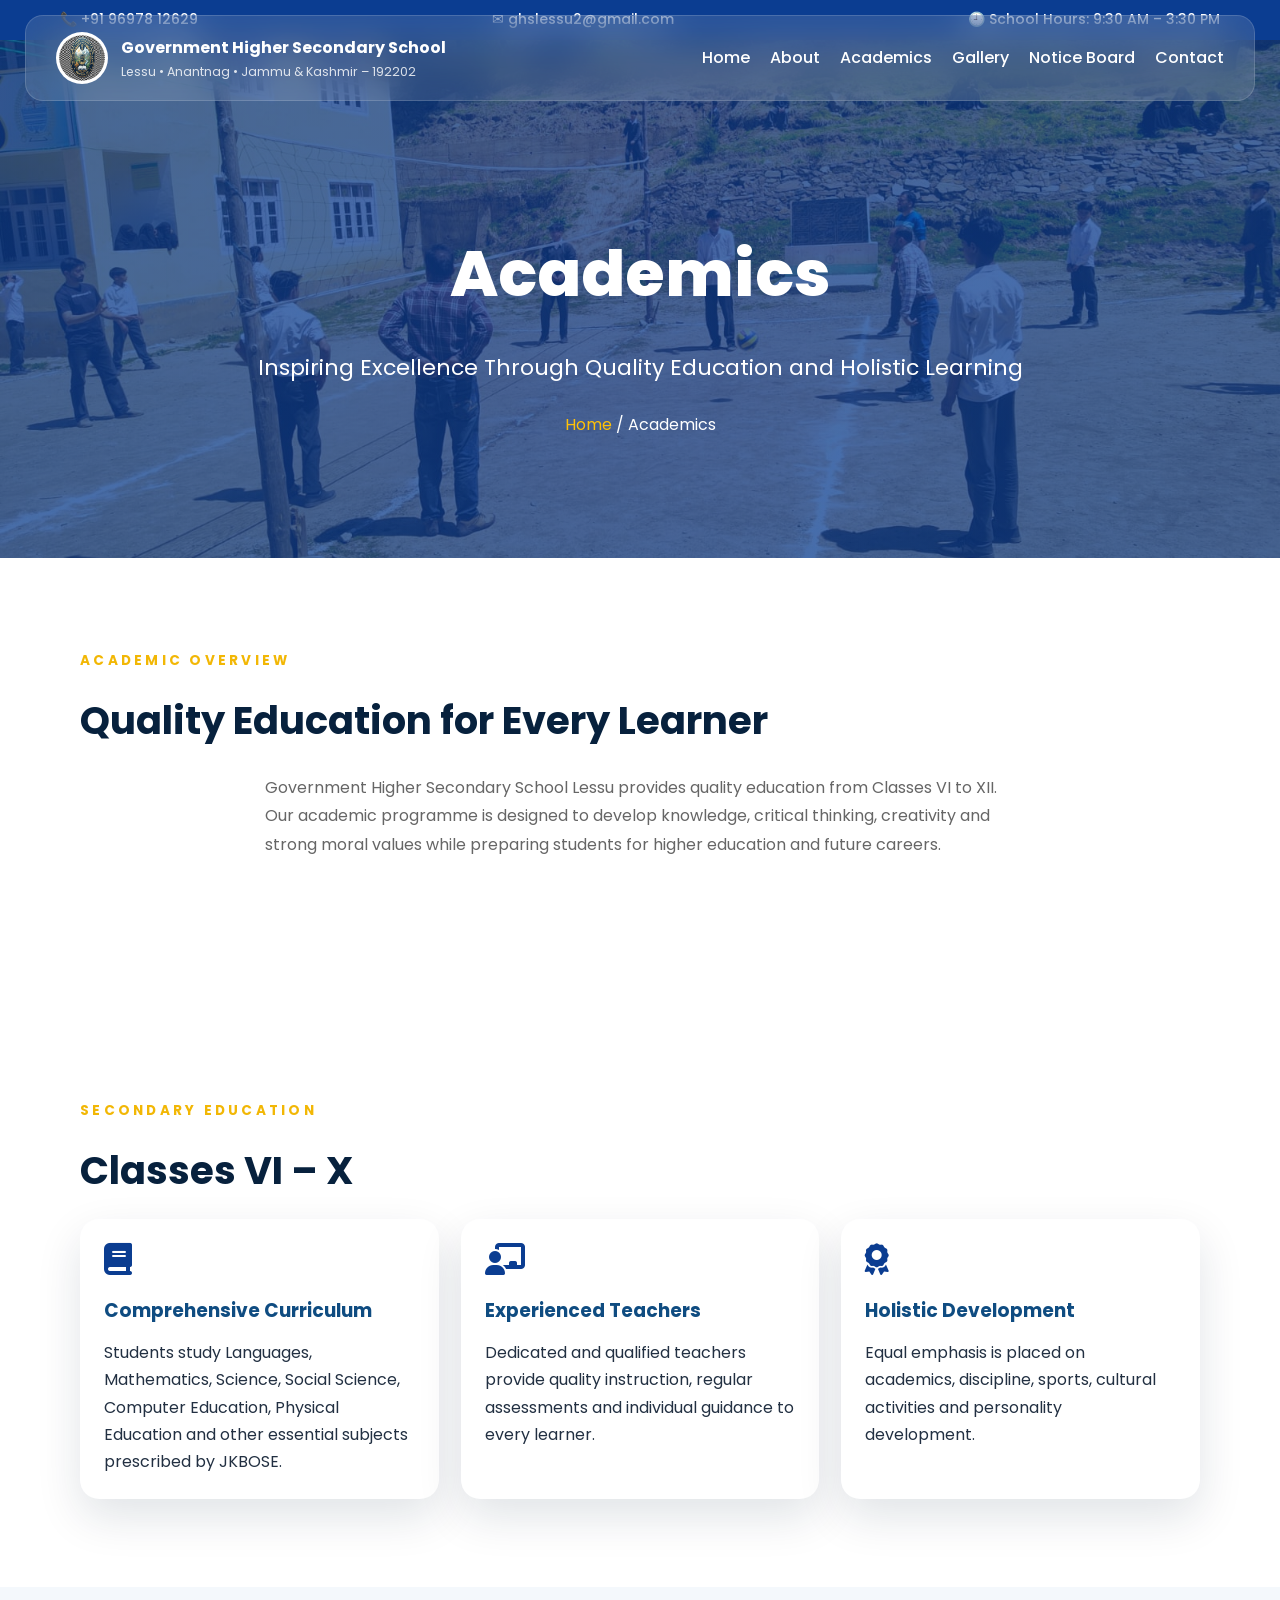
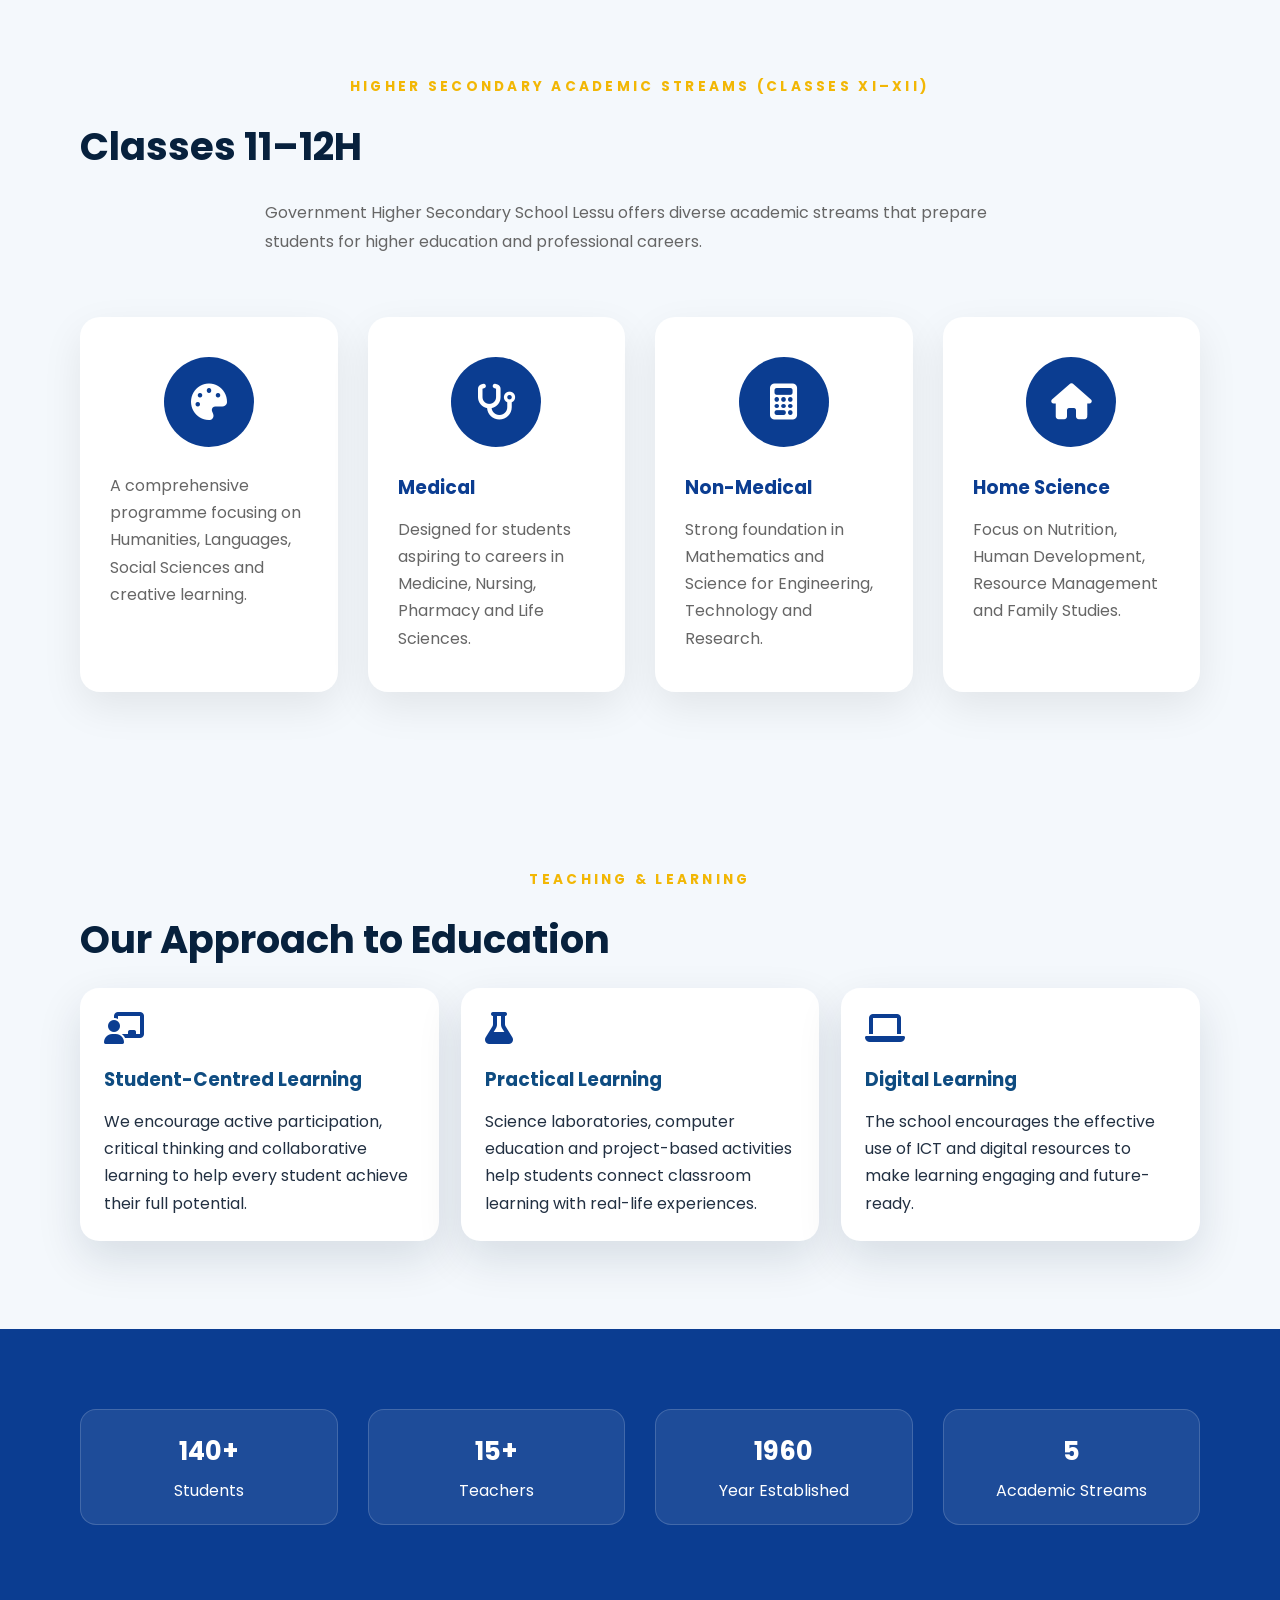
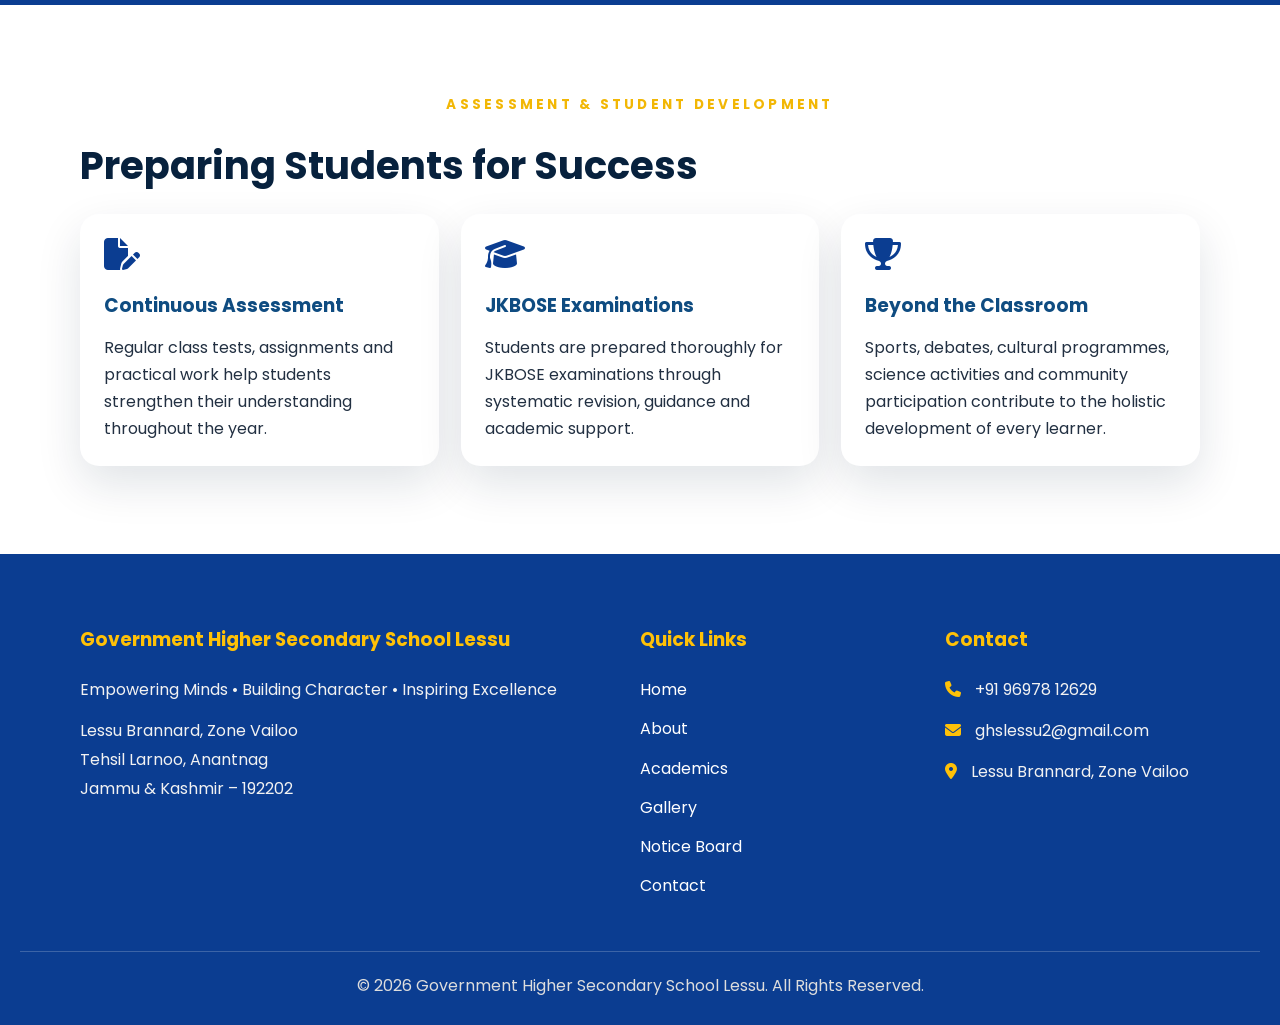
==== academics.html @ b00ef5f2 "Completed Academics page" ====
<!DOCTYPE html>
<html lang="en">
  <head>
    <meta charset="UTF-8" />
    <meta name="viewport" content="width=device-width, initial-scale=1.0" />
   <title>Academics | Government Higher Secondary School Lessu</title>

<meta
name="description"
content="Explore the academic programmes, teaching methodology and higher secondary streams offered at Government Higher Secondary School Lessu." />
    <meta
      name="description"
      content="Government Higher Secondary School Lessu, Anantnag, Jammu & Kashmir – a center of academic excellence, leadership, and holistic growth."
    />
    <link rel="preconnect" href="https://fonts.googleapis.com" />
    <link rel="preconnect" href="https://fonts.gstatic.com" crossorigin />
    <link
      href="https://fonts.googleapis.com/css2?family=Poppins:wght@300;400;500;600;700;800&display=swap"
      rel="stylesheet"
    />
    <link rel="stylesheet"
href="https://cdnjs.cloudflare.com/ajax/libs/font-awesome/6.7.2/css/all.min.css">
    <link rel="stylesheet" href="style.css" />
  </head>
  <body>
    <div class="top-bar">
    <div class="top-container">
        <span>📞 +91 96978 12629</span>
        <span>✉ ghslessu2@gmail.com</span>
        <span>🕘 School Hours: 9:30 AM – 3:30 PM</span>
    </div>
</div>
    <header>
      <nav class="navbar">
        <a class="logo" href="index.html">
          <img src="images/logo.png" alt="GHSS Lessu logo" />
          <span>
            <strong>Government Higher Secondary School</strong>
<small>Lessu • Anantnag • Jammu & Kashmir – 192202</small>
          </span>
        </a>
        <div class="nav-links">
   <a href="index.html">Home</a>
<a href="about.html">About</a>

<a href="academics.html" class="active">Academics</a>
<a href="gallery.html">Gallery</a>
<a href="notices.html">Notice Board</a>
<a href="contact.html">Contact</a>
</div>
      </nav>
    </header>



    <main>
<section class="page-hero">

    <div class="container">

        <h1>Academics</h1>

        <p>
            Inspiring Excellence Through Quality Education and Holistic Learning
        </p>

        <div class="breadcrumb">
            <a href="index.html">Home</a> /
            <span>Academics</span>
        </div>

    </div>

</section>

      <section class="section">

    <div class="container">

        <p class="section-tag">Academic Overview</p>

        <h2>Quality Education for Every Learner</h2>

        <p class="section-description">

            Government Higher Secondary School Lessu provides quality education
            from Classes VI to XII. Our academic programme is designed to
            develop knowledge, critical thinking, creativity and strong moral
            values while preparing students for higher education and future careers.

        </p>

    </div>

</section>
<section class="section">

    <div class="container">

        <p class="section-tag">
            Secondary Education
        </p>

        <h2>Classes VI – X</h2>

        <div class="about-grid">

            <div class="about-card">

                <i class="fa-solid fa-book fa-2x"></i>

                <h3>Comprehensive Curriculum</h3>

                <p>
                    Students study Languages, Mathematics, Science,
                    Social Science, Computer Education, Physical Education
                    and other essential subjects prescribed by JKBOSE.
                </p>

            </div>

            <div class="about-card">

                <i class="fa-solid fa-chalkboard-teacher fa-2x"></i>

                <h3>Experienced Teachers</h3>

                <p>
                    Dedicated and qualified teachers provide quality instruction,
                    regular assessments and individual guidance to every learner.
                </p>

            </div>

            <div class="about-card">

                <i class="fa-solid fa-award fa-2x"></i>

                <h3>Holistic Development</h3>

                <p>
                    Equal emphasis is placed on academics, discipline,
                    sports, cultural activities and personality development.
                </p>

            </div>

        </div>

    </div>

</section>
<section class="section alt-section">

    <div class="container">

        <p class="section-tag centered">Higher Secondary  Academic Streams (Classes XI–XII)</p>

        <h2>Classes 11–12H</h2>

        <p class="section-description">
            Government Higher Secondary School Lessu offers diverse academic streams
            that prepare students for higher education and professional careers.
        </p>

        <div class="academics-grid">

            <div class="academic-card">

                <div class="icon">
                    <i class="fa-solid fa-palette"></i>
                </div>


                <p>
                    A comprehensive programme focusing on Humanities,
                    Languages, Social Sciences and creative learning.
                </p>

            </div>

            <div class="academic-card">

                <div class="icon">
                    <i class="fa-solid fa-stethoscope"></i>
                </div>

                <h3>Medical</h3>

                <p>
                    Designed for students aspiring to careers in Medicine,
                    Nursing, Pharmacy and Life Sciences.
                </p>

            </div>

            <div class="academic-card">

                <div class="icon">
                    <i class="fa-solid fa-calculator"></i>
                </div>

                <h3>Non-Medical</h3>

                <p>
                    Strong foundation in Mathematics and Science
                    for Engineering, Technology and Research.
                </p>

            </div>

            <div class="academic-card">

                <div class="icon">
                    <i class="fa-solid fa-house"></i>
                </div>

                <h3>Home Science</h3>

                <p>
                    Focus on Nutrition, Human Development,
                    Resource Management and Family Studies.
                </p>

            </div>

        </div>

    </div>

</section>
<section class="section alt-section">

    <div class="container">

        <p class="section-tag centered">Teaching & Learning</p>

        <h2>Our Approach to Education</h2>

        <div class="about-grid">

            <div class="about-card">

                <i class="fa-solid fa-chalkboard-user fa-2x"></i>

                <h3>Student-Centred Learning</h3>

                <p>
                    We encourage active participation, critical thinking and
                    collaborative learning to help every student achieve their
                    full potential.
                </p>

            </div>

            <div class="about-card">

                <i class="fa-solid fa-flask fa-2x"></i>

                <h3>Practical Learning</h3>

                <p>
                    Science laboratories, computer education and project-based
                    activities help students connect classroom learning with
                    real-life experiences.
                </p>

            </div>

            <div class="about-card">

                <i class="fa-solid fa-laptop fa-2x"></i>

                <h3>Digital Learning</h3>

                <p>
                    The school encourages the effective use of ICT and digital
                    resources to make learning engaging and future-ready.
                </p>

            </div>

        </div>

    </div>

</section>

      <section class="section stats-section">
        <div class="container">
          <div class="stats-grid">
            <div class="stat-box">
              <strong>140+</strong>
              <span>Students</span>
            </div>
            <div class="stat-box">
              <strong>15+</strong>
<span>Teachers</span>
            </div>
            <div class="stat-box">
              <strong>1960</strong>
              <span>Year Established</span>
            </div>
            <div class="stat-box">
              <strong>5</strong>
              <span>Academic Streams</span>
            </div>
          </div>
        </div>
      </section>

   <section class="section">

    <div class="container">

        <p class="section-tag centered">Assessment & Student Development</p>

        <h2>Preparing Students for Success</h2>

        <div class="about-grid">

            <div class="about-card">

                <i class="fa-solid fa-file-pen fa-2x"></i>

                <h3>Continuous Assessment</h3>

                <p>
                    Regular class tests, assignments and practical work help
                    students strengthen their understanding throughout the year.
                </p>

            </div>

            <div class="about-card">

                <i class="fa-solid fa-graduation-cap fa-2x"></i>

                <h3>JKBOSE Examinations</h3>

                <p>
                    Students are prepared thoroughly for JKBOSE examinations
                    through systematic revision, guidance and academic support.
                </p>

            </div>

            <div class="about-card">

                <i class="fa-solid fa-trophy fa-2x"></i>

                <h3>Beyond the Classroom</h3>

                <p>
                    Sports, debates, cultural programmes, science activities and
                    community participation contribute to the holistic development
                    of every learner.
                </p>

            </div>

        </div>

    </div>

</section>

   
      <!-- ===========================
     CAMPUS GALLERY
=========================== -->


<!-- ===========================
     LATEST NOTICES
=========================== -->


    </main>

  <footer class="footer">

    <div class="container footer-grid">

        <div class="footer-column">

            <h3>Government Higher Secondary School Lessu</h3>

            <p>
                Empowering Minds • Building Character • Inspiring Excellence
            </p>

            <p>
                Lessu Brannard, Zone Vailoo<br>
                Tehsil Larnoo, Anantnag<br>
                Jammu & Kashmir – 192202
            </p>

        </div>

        <div class="footer-column">

            <h3>Quick Links</h3>

            <ul>

<li><a href="index.html">Home</a></li>

<li><a href="about.html">About</a></li>

<li><a href="academics.html">Academics</a></li>

<li><a href="gallery.html">Gallery</a></li>

<li><a href="notices.html">Notice Board</a></li>

<li><a href="contact.html">Contact</a></li>

</ul>

        </div>

        <div class="footer-column">

            <h3>Contact</h3>

            <p><i class="fa-solid fa-phone"></i> +91 96978 12629</p>

            <p><i class="fa-solid fa-envelope"></i> ghslessu2@gmail.com</p>

            <p><i class="fa-solid fa-location-dot"></i> Lessu Brannard, Zone Vailoo</p>

        </div>

    </div>

    <div class="footer-bottom">

        © <span id="year"></span> Government Higher Secondary School Lessu.
        All Rights Reserved.

    </div>

</footer>

    <script src="script.js"></script>
  </body>
</html>
---- style.css ----
:root {
  --primary: #0f4c81;
  --primary-dark: #07213d;
  --accent: #f2b705;
  --accent-soft: #ffe8a3;
  --surface: #ffffff;
  --surface-alt: #f4f8fc;
  --text: #223042;
  --muted: #64748b;
  --shadow: 0 18px 45px rgba(7, 33, 61, 0.12);
}

* {
  box-sizing: border-box;
  margin: 0;
  padding: 0;
}

html {
  scroll-behavior: smooth;
}

body {
  font-family: "Poppins", sans-serif;
  color: var(--text);
  background: var(--surface);
  line-height: 1.7;
}

a {
  color: inherit;
  text-decoration: none;
}

img {
  display: block;
  max-width: 100%;
}

.container {
  width: min(1120px, calc(100% - 2rem));
  margin: 0 auto;
}

header{
    position:fixed;
    top:0;
    left:0;
    width:100%;

    z-index:1000;

    padding:15px 25px;

    transition:all .4s ease;
}
header.scrolled{

    background:rgba(11,61,145,.95);

    backdrop-filter:blur(15px);

    -webkit-backdrop-filter:blur(15px);

    box-shadow:0 8px 25px rgba(0,0,0,.18);

}
header.scrolled {
  background: rgba(7, 33, 61, 0.95);
  box-shadow: 0 8px 24px rgba(0, 0, 0, 0.16);
}

.navbar{
  display:flex;
  justify-content:space-between;
  align-items:center;

  max-width:1300px;
  margin:0 auto;

  padding:16px 30px;

  background:rgba(255,255,255,.12);
  backdrop-filter:blur(18px);
  -webkit-backdrop-filter:blur(18px);

  border:1px solid rgba(255,255,255,.15);

  border-radius:18px;

  transition:.4s ease;
}

.logo {
  display: flex;
  align-items: center;
  gap: 0.8rem;
  color: white;
}

.logo img {
  width: 52px;
  height: 52px;
  border-radius: 50%;
  background: white;
  padding: 0.2rem;
}

.logo strong {
  display: block;
  font-size: 1rem;
}

.logo small {
  display: block;
  color: rgba(255, 255, 255, 0.82);
  font-size: 0.78rem;
}

.nav-links {
  display: flex;
  gap: 1.25rem;
  color: white;
  font-weight: 500;
}

.nav-links a {
  position: relative;
  transition: color 0.2s ease;
}

.nav-links a:hover,
.nav-links a:focus-visible {
  color: var(--accent);
}

.hero{
    position:relative;
    min-height:100vh;

    display:flex;
    justify-content:center;
    align-items:center;

    overflow:hidden;

    padding:120px 20px 80px;
}

.hero-slider{
    position:absolute;
    inset:0;
    z-index:0;
}

.hero-slide{

    position:absolute;
    inset:0;

    background-size:cover;
    background-position:center center;
    background-repeat:no-repeat;

    opacity:0;

    transform:scale(1);

    transition:
        opacity 1.5s ease,
        transform 8s ease;

}
.hero-slide.active{
    opacity:1;
    transform:scale(1.12);
}

.hero::before{
    content:"";
    position:absolute;
    inset:0;
    background:linear-gradient(
        rgba(0,0,0,.55),
        rgba(0,0,0,.45)
    );
    z-index:1;
}

.hero-content{

    position:relative;

    z-index:2;

    max-width:900px;

    text-align:center;

    color:white;

    animation:fadeUp 1.3s ease;

}

.eyebrow,
.section-tag {
  display: inline-block;
  font-size: 0.85rem;
  letter-spacing: 0.24em;
  text-transform: uppercase;
  font-weight: 700;
  color: var(--accent);
  margin-bottom: 1rem;
}

.section-tag.centered {
  display: block;
  text-align: center;
}

.hero-content h1 {
  font-size: clamp(2.2rem, 4vw, 4.4rem);
  line-height: 1.15;
  margin-bottom: 1rem;
}

.hero-content p {
  font-size: clamp(1rem, 2vw, 1.2rem);
  color: rgba(255, 255, 255, 0.92);
  margin-bottom: 1.6rem;
}

.hero-actions {
  display: flex;
  justify-content: center;
  gap: 1rem;
  flex-wrap: wrap;
}

.btn {
  display: inline-flex;
  align-items: center;
  justify-content: center;
  padding: 0.85rem 1.35rem;
  border-radius: 999px;
  font-weight: 600;
  transition: transform 0.2s ease, box-shadow 0.2s ease;
  transition:.35s;
box-shadow:0 10px 30px rgba(0,0,0,.15);
}
.btn:hover{
    transform:translateY(-4px);
}
.btn:hover {
  transform: translateY(-2px);
}

.btn-primary {
  background: var(--accent);
  color: var(--primary-dark);
  box-shadow: 0 10px 24px rgba(242, 183, 5, 0.25);
}

.btn-outline {
  border: 1px solid rgba(255, 255, 255, 0.7);
  color: white;
}

.section {
  padding: 5.5rem 0;
}

.alt-section {
  background: var(--surface-alt);
}

.intro-section {
  padding-top: 5rem;
}

h2 {
  font-size: clamp(1.7rem, 3vw, 2.4rem);
  margin-bottom: 1rem;
  color: var(--primary-dark);
}

.split-grid,
.contact-grid {
  display: grid;
  grid-template-columns: 1.2fr 0.8fr;
  gap: 2rem;
  align-items: start;
}

.welcome-card,
.notice-card,
.contact-card,
.about-card,
.card {
  background: var(--surface);
  border-radius: 1.2rem;
  padding: 1.5rem;
  box-shadow: var(--shadow);
}

.welcome-card h3,
.notice-card h3,
.contact-card h3,
.about-card h3,
.card h3 {
  margin-bottom: 0.75rem;
  color: var(--primary);
}

.about-grid,
.cards-grid {
  display: grid;
  grid-template-columns: repeat(3, minmax(0, 1fr));
  gap: 1.35rem;
}

.card {
  border-top: 4px solid var(--accent);
}

.stats-section {
  background: linear-gradient(135deg, var(--primary), var(--primary-dark));
  color: white;
}

.stats-grid {
  display: grid;
  grid-template-columns: repeat(4, minmax(0, 1fr));
  gap: 1rem;
}

.stat-box {
  text-align: center;
  padding: 1.25rem;
  border: 1px solid rgba(255, 255, 255, 0.16);
  border-radius: 1rem;
  background: rgba(255, 255, 255, 0.08);
}

.stat-box strong {
  display: block;
  font-size: 1.6rem;
  margin-bottom: 0.25rem;
}

.notice-list {
  display: grid;
  gap: 0.9rem;
}
.principal-title{

color:#0B3D91;

font-weight:700;

margin-bottom:20px;

}

.welcome-card h4{

font-size:24px;

margin-top:10px;

color:#FFC107;

}
.notice-item {
  padding: 1rem 1.1rem;
  border-left: 4px solid var(--accent);
  background: var(--surface-alt);
  border-radius: 0.8rem;
}

.notice-item h3 {
  margin-bottom: 0.3rem;
  color: var(--primary-dark);
}

.notice-card ul {
  padding-left: 1.2rem;
  color: var(--muted);
}

.gallery-grid {
  display: grid;
  grid-template-columns: repeat(2, minmax(0, 1fr));
  gap: 1rem;
}

.gallery-grid img {
  width: 100%;
  height: 220px;
  object-fit: cover;
  border-radius: 1rem;
  box-shadow: var(--shadow);
}

.contact-card {
  background: linear-gradient(135deg, #fdf4d7, #fff);
}

.contact-card p {
  margin-bottom: 0.75rem;
}

footer {
  background: var(--primary-dark);
  color: rgba(255, 255, 255, 0.9);
  padding: 1.5rem 0;
}

.footer-content {
  display: flex;
  justify-content: space-between;
  gap: 1rem;
  flex-wrap: wrap;
}

@media (max-width: 860px) {
  .about-grid,
  .cards-grid,
  .stats-grid,
  .split-grid,
  .contact-grid {
    grid-template-columns: 1fr;
  }

  .nav-links {
    gap: 0.8rem;
    font-size: 0.95rem;
  }
}

@media (max-width: 640px) {
  .navbar {
    flex-direction: column;
    gap: 0.8rem;
  }

  .nav-links {
    flex-wrap: wrap;
    justify-content: center;
  }

  .hero-content {
    padding: 2.5rem 0;
  }

  .section {
    padding: 4rem 0;
  }

  .gallery-grid {
    grid-template-columns: 1fr;
  }
}
.gold-text{
    color:#FFC107;
    letter-spacing:4px;
    text-shadow:0 2px 12px rgba(0,0,0,.35);
}
/* ===== TOP BAR ===== */

.top-bar{
    background:#0B3D91;
    color:white;
    font-size:14px;
    padding:8px 0;
}

.top-container{
    max-width:1200px;
    margin:auto;
    display:flex;
    justify-content:space-between;
    align-items:center;
    padding:0 20px;
    flex-wrap:wrap;
    gap:10px;
}

.top-container span{
    font-weight:500;
}/* ===========================
   PRINCIPAL'S DESK
=========================== */

.principal-section{
    display:grid;
    grid-template-columns:350px 1fr;
    gap:60px;
    align-items:center;
}

.principal-image img{
    width:100%;
    height:450px;
    object-fit:cover;
    border-radius:20px;
    box-shadow:0 20px 50px rgba(0,0,0,.18);
    border:6px solid white;
    transition:0.4s;
}

.principal-image img:hover{
    transform:scale(1.03);
}

.principal-content h3{
    margin-top:20px;
    color:#0B3D91;
    font-size:30px;
}

.designation{
    display:inline-block;
    color:#FFC107;
    font-weight:700;
    margin-bottom:25px;
}

.principal-content p{
    line-height:1.9;
    color:#555;
    margin-bottom:18px;
}

@media(max-width:900px){

.principal-section{

grid-template-columns:1fr;

text-align:center;

}

.principal-image{

max-width:320px;

margin:auto;

}

}/* ===========================
   SCHOOL STATISTICS
=========================== */

.stats-section{

    background:#0B3D91;

    color:white;

    padding:80px 20px;

    text-align:center;

}

.stats-section h2{

    color:white;

    font-size:42px;

    margin-bottom:15px;

}

.stats-subtitle{

    color:#d9e6ff;

    margin-bottom:60px;

}

.stats-grid{

    display:grid;

    grid-template-columns:repeat(4,1fr);

    gap:30px;

}

.stat-card{

    background:white;

    color:#0B3D91;

    border-radius:18px;

    padding:35px;

    transition:.35s;

    box-shadow:0 15px 40px rgba(0,0,0,.15);

}

.stat-card:hover{

    transform:translateY(-10px);

}

.stat-card h3{

    font-size:42px;

    color:#FFC107;

    margin-bottom:10px;

}

.stat-card p{

    font-size:18px;

    font-weight:600;

}

@media(max-width:900px){

.stats-grid{

grid-template-columns:repeat(2,1fr);

}

}

@media(max-width:600px){

.stats-grid{

grid-template-columns:1fr;

}

}/* ===========================
   ACADEMIC STREAMS
=========================== */

.academics-section{
    padding:100px 20px;
    background:#f8fbff;
    text-align:center;
}

.section-description{
    max-width:750px;
    margin:20px auto 60px;
    color:#666;
    line-height:1.8;
}

.academics-grid{
    display:grid;
    grid-template-columns:repeat(auto-fit,minmax(240px,1fr));
    gap:30px;
}

.academic-card{
    background:white;
    padding:40px 30px;
    border-radius:20px;
    box-shadow:0 15px 40px rgba(0,0,0,.08);
    transition:.35s;
}

.academic-card:hover{
    transform:translateY(-12px);
}

.icon{

width:90px;

height:90px;

margin:auto;

margin-bottom:25px;

background:#0B3D91;

color:white;

border-radius:50%;

display:flex;

justify-content:center;

align-items:center;

font-size:36px;

transition:.35s;

}
.academic-card:hover .icon{

background:#FFC107;

color:#0B3D91;

transform:rotate(360deg);

}
.academic-card h3{
    color:#0B3D91;
    margin-bottom:12px;
}

.academic-card p{
    color:#666;
} /* ===========================
   NOTICE BOARD
=========================== */

.notice-section{
    padding:100px 20px;
    background:#ffffff;
    text-align:center;
}

.notice-grid{
    display:grid;
    grid-template-columns:repeat(auto-fit,minmax(300px,1fr));
    gap:30px;
    margin-top:50px;
}

.notice-card{
    background:#f8fbff;
    border-left:6px solid #FFC107;
    padding:30px;
    border-radius:18px;
    text-align:left;
    box-shadow:0 10px 30px rgba(0,0,0,.08);
    transition:.35s;
}

.notice-card:hover{
    transform:translateY(-8px);
}

.notice-date{
    display:inline-block;
    background:#0B3D91;
    color:white;
    padding:6px 14px;
    border-radius:30px;
    font-size:14px;
    margin-bottom:18px;
}

.notice-card h3{
    color:#0B3D91;
    margin-bottom:15px;
}

.notice-card p{
    color:#555;
    line-height:1.7;
    margin-bottom:20px;
}

.notice-card a{
    color:#0B3D91;
    font-weight:600;
    text-decoration:none;
}

.notice-card a:hover{
    color:#FFC107;
}/* ===========================
   GALLERY
=========================== */

.gallery-section{
    padding:100px 20px;
    background:#f8fbff;
    text-align:center;
}

.gallery-grid{
    display:grid;
    grid-template-columns:repeat(auto-fit,minmax(260px,1fr));
    gap:20px;
    margin-top:50px;
}

.gallery-grid img{
    width:100%;
    height:250px;
    object-fit:cover;
    border-radius:18px;
    box-shadow:0 10px 25px rgba(0,0,0,.12);
    transition:.4s ease;
    cursor:pointer;
}

.gallery-grid img:hover{
    transform:scale(1.05);
}/* ==========================
   SCROLL ANIMATION
========================== */

.hidden{

opacity:0;

transform:translateY(70px);

transition:all .9s ease;

}

.show{

opacity:1;

transform:translateY(0);

}/* ===========================
   HERO ANIMATION
=========================== */

@keyframes fadeUp{

0%{

opacity:0;

transform:translateY(50px);

}

100%{

opacity:1;

transform:translateY(0);

}

}

.hero-content h1{

font-size:clamp(42px,7vw,72px);

font-weight:800;

line-height:1.15;

margin-bottom:25px;

text-shadow:0 8px 25px rgba(0,0,0,.45);

}

.hero-content p{

font-size:20px;

line-height:1.8;

max-width:750px;

margin:auto;

margin-bottom:35px;

text-shadow:0 4px 15px rgba(0,0,0,.35);

}

.hero-actions{

display:flex;

justify-content:center;

gap:20px;

flex-wrap:wrap;

}.gold-text{

color:#FFC107;

}

.hero-tagline{

font-size:24px;

font-style:italic;

margin-top:10px;

margin-bottom:35px;

color:#ffffff;

letter-spacing:1px;

}/* ===========================
   CONTACT
=========================== */

.contact-section{

background:#f8fbff;

padding:100px 20px;

}

.contact-heading{

text-align:center;

margin-bottom:60px;

}

.contact-wrapper{

display:grid;

grid-template-columns:1fr 1fr;

gap:50px;

align-items:start;

}

.contact-info{

display:flex;

flex-direction:column;

gap:25px;

}

.info-box{

display:flex;

gap:20px;

background:white;

padding:25px;

border-radius:18px;

box-shadow:0 10px 30px rgba(0,0,0,.08);

transition:.35s;

}

.info-box:hover{

transform:translateY(-5px);

}

.info-box i{

width:60px;

height:60px;

display:flex;

justify-content:center;

align-items:center;

background:#0B3D91;

color:white;

border-radius:50%;

font-size:22px;

flex-shrink:0;

}

.info-box h3{

margin-bottom:8px;

color:#0B3D91;

}

.contact-form{

background:white;

padding:35px;

border-radius:20px;

box-shadow:0 15px 40px rgba(0,0,0,.08);

}

.contact-form input,
.contact-form textarea{

width:100%;

padding:15px;

margin-bottom:20px;

border:1px solid #ddd;

border-radius:10px;

font-size:16px;

font-family:inherit;

}

.contact-form textarea{

resize:vertical;

min-height:150px;

}

.contact-form input:focus,
.contact-form textarea:focus{

outline:none;

border-color:#0B3D91;

}

@media(max-width:900px){

.contact-wrapper{

grid-template-columns:1fr;

}

}/* ===========================
   FOOTER
=========================== */

.footer{

background:#0B3D91;

color:white;

padding:70px 20px 25px;

}

.footer-grid{

display:grid;

grid-template-columns:2fr 1fr 1fr;

gap:50px;

}

.footer-column h3{

margin-bottom:20px;

color:#FFC107;

}

.footer-column p{

line-height:1.8;

margin-bottom:12px;

color:#f2f2f2;

}

.footer-column ul{

list-style:none;

padding:0;

}

.footer-column li{

margin-bottom:12px;

}

.footer-column a{

color:white;

text-decoration:none;

transition:.3s;

}

.footer-column a:hover{

color:#FFC107;

}

.footer-column i{

color:#FFC107;

margin-right:10px;

}

.footer-bottom{

margin-top:40px;

padding-top:20px;

border-top:1px solid rgba(255,255,255,.2);

text-align:center;

color:#ddd;

}

@media(max-width:900px){

.footer-grid{

grid-template-columns:1fr;

text-align:center;

}

}/* ===========================
   PAGE HERO
=========================== */

.page-hero{
    background:
        linear-gradient(rgba(11,61,145,.75),
        rgba(11,61,145,.75)),
        url("images/photo1.jpg");

    background-size:cover;
    background-position:center;

    padding:180px 20px 120px;

    text-align:center;
    color:white;
}

.page-hero h1{

    font-size:clamp(38px,6vw,64px);

    margin-bottom:20px;

    font-weight:800;

}

.page-hero p{

    font-size:22px;

    margin-bottom:25px;

}

.breadcrumb{

    font-size:16px;

}

.breadcrumb a{

    color:#FFC107;

    text-decoration:none;

}

.breadcrumb span{

    color:white;

}/* ===========================
   HISTORY SECTION
=========================== */

.history-content{

max-width:900px;

margin:auto;

font-size:18px;

line-height:2;

color:#555;

}

.history-content p{

margin-bottom:25px;

text-align:justify;

}
.about-card i{

    color:#0B3D91;

    margin-bottom:20px;

}
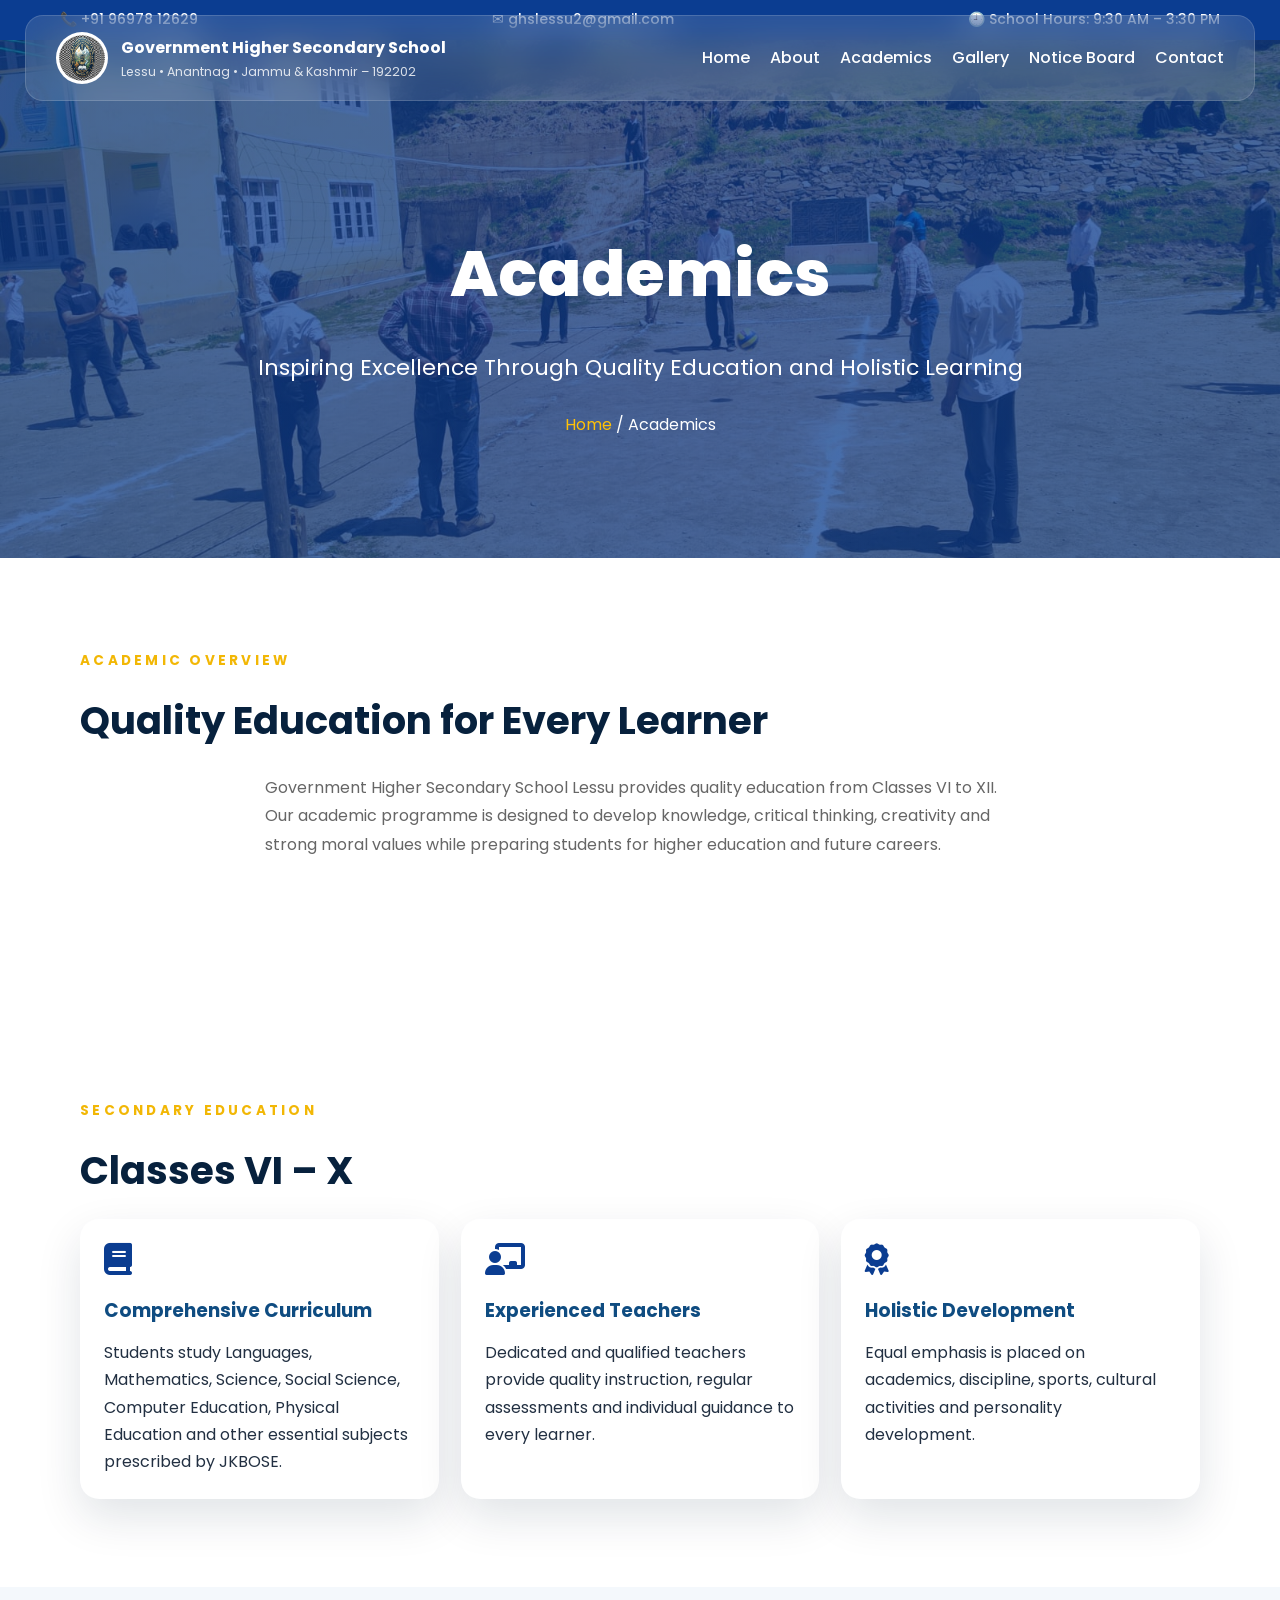
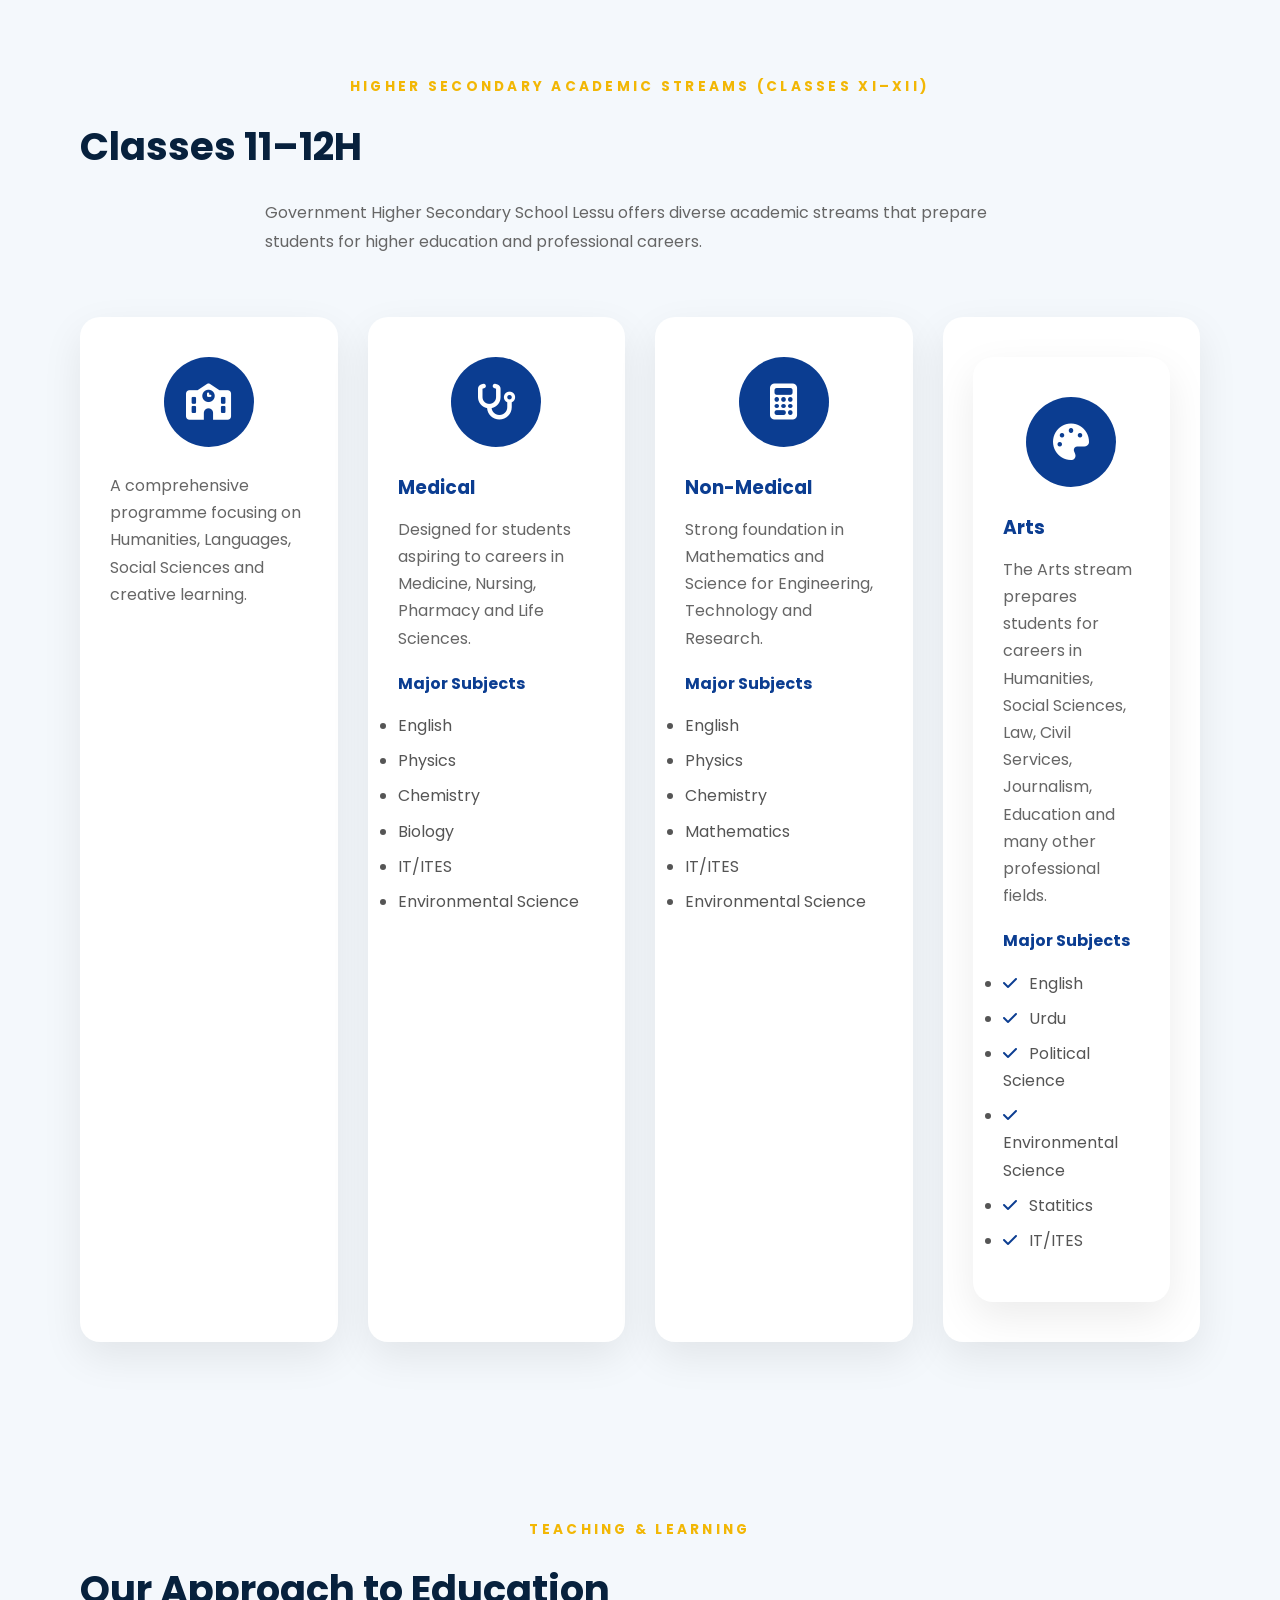
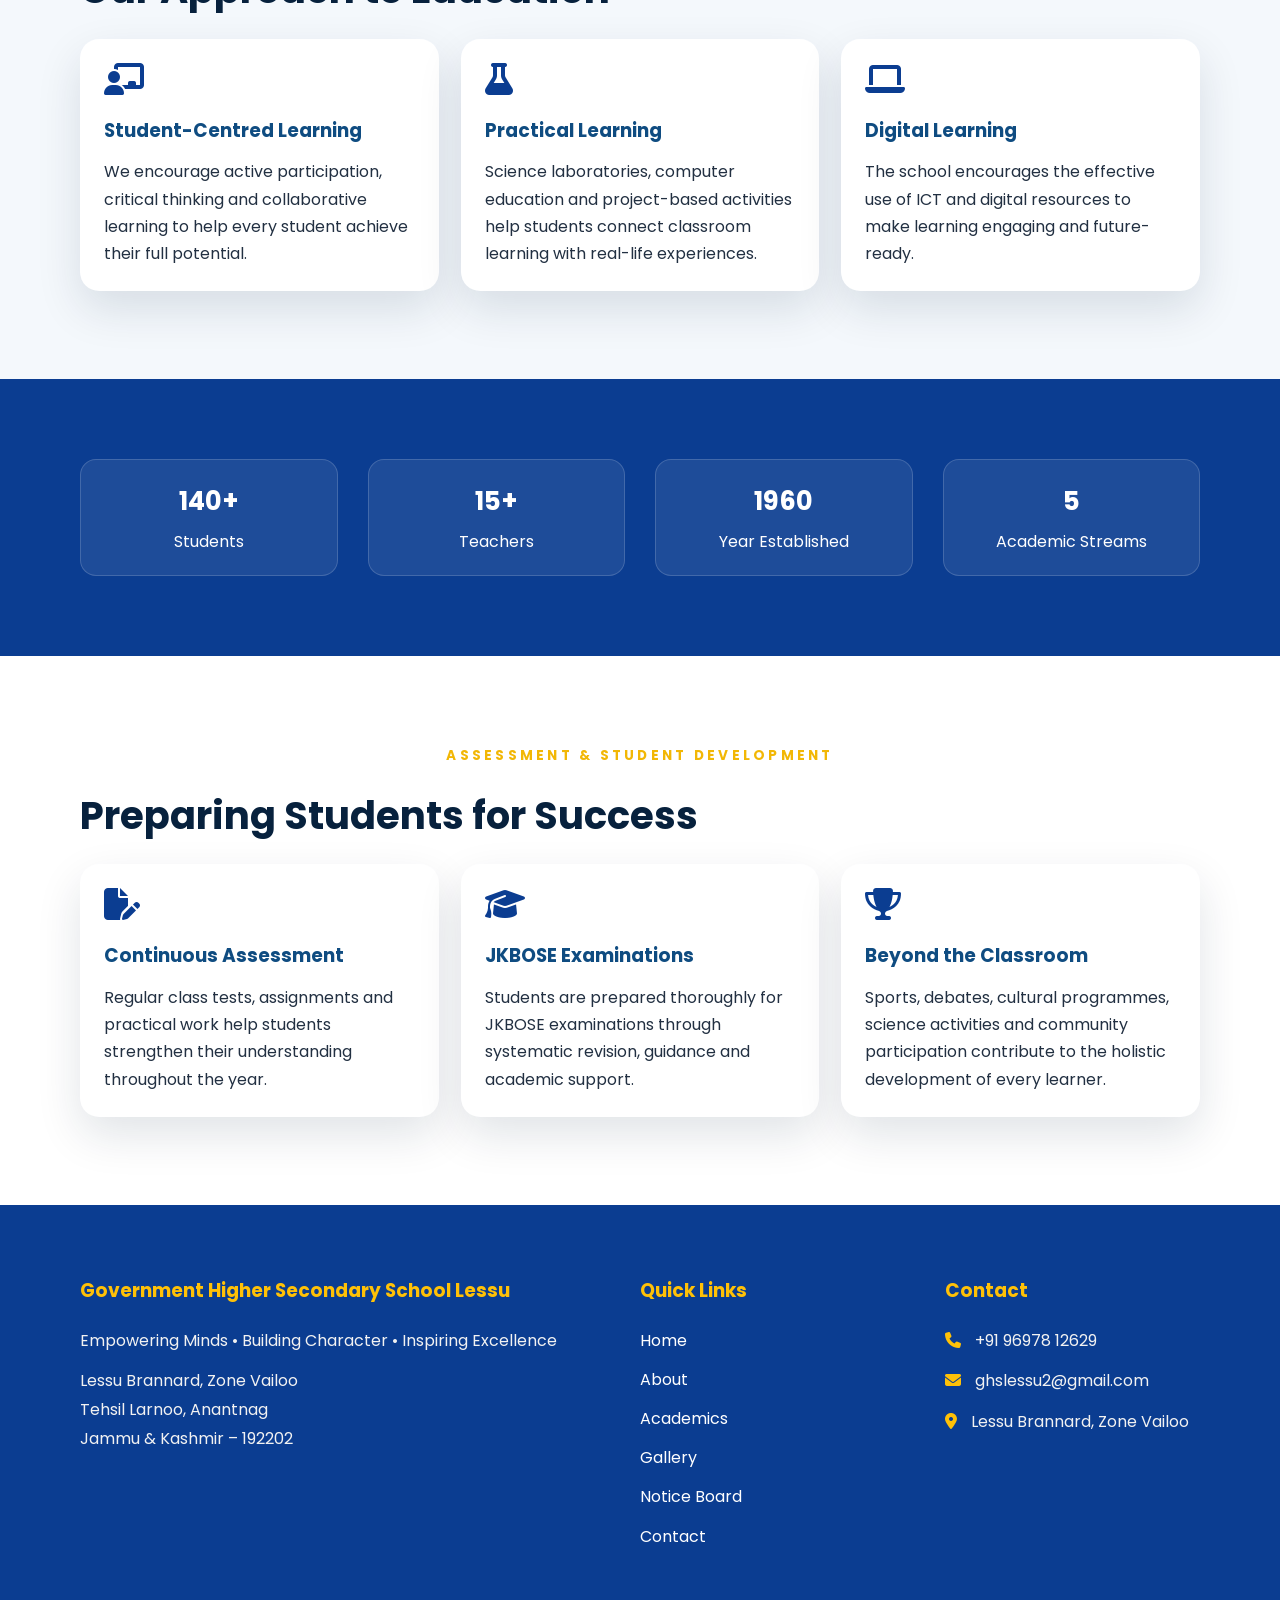
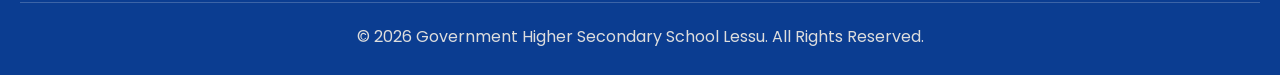
==== commit eb13b6a6: "Academics page nearly complete" ====
--- a/academics.html
+++ b/academics.html
@@ -168,7 +168,7 @@
             <div class="academic-card">
 
                 <div class="icon">
-                    <i class="fa-solid fa-palette"></i>
+                    <i class="fa-solid fa-school"></i>
                 </div>
 
 
@@ -187,10 +187,21 @@
 
                 <h3>Medical</h3>
 
-                <p>
-                    Designed for students aspiring to careers in Medicine,
-                    Nursing, Pharmacy and Life Sciences.
-                </p>
+<p>
+Designed for students aspiring to careers in Medicine,
+Nursing, Pharmacy and Life Sciences.
+</p>
+
+<h4>Major Subjects</h4>
+
+<ul class="subject-list">
+    <li>English</li>
+    <li>Physics</li>
+    <li>Chemistry</li>
+    <li>Biology</li>
+     <li>IT/ITES</li>
+    <li>Environmental Science</li>
+</ul>
 
             </div>
 
@@ -202,25 +213,54 @@
 
                 <h3>Non-Medical</h3>
 
-                <p>
-                    Strong foundation in Mathematics and Science
-                    for Engineering, Technology and Research.
-                </p>
+<p>
+Strong foundation in Mathematics and Science
+for Engineering, Technology and Research.
+</p>
+
+<h4>Major Subjects</h4>
+
+<ul class="subject-list">
+    <li>English</li>
+    <li>Physics</li>
+    <li>Chemistry</li>
+    <li>Mathematics</li>
+    <li>IT/ITES</li>
+    <li>Environmental Science</li>
+</ul>
 
             </div>
 
             <div class="academic-card">
 
-                <div class="icon">
-                    <i class="fa-solid fa-house"></i>
-                </div>
-
-                <h3>Home Science</h3>
-
-                <p>
-                    Focus on Nutrition, Human Development,
-                    Resource Management and Family Studies.
-                </p>
+            
+
+               <div class="academic-card">
+
+    <div class="icon">
+        <i class="fa-solid fa-palette"></i>
+    </div>
+
+    <h3>Arts</h3>
+
+    <p>
+        The Arts stream prepares students for careers in Humanities,
+        Social Sciences, Law, Civil Services, Journalism, Education and many
+        other professional fields.
+    </p>
+
+    <h4>Major Subjects</h4>
+
+    <ul class="subject-list">
+        <li><i class="fa-solid fa-check"></i> English</li>
+        <li><i class="fa-solid fa-check"></i> Urdu</li>
+        <li><i class="fa-solid fa-check"></i> Political Science</li>
+        <li><i class="fa-solid fa-check"></i> Environmental Science </li>
+        <li><i class="fa-solid fa-check"></i> Statitics</li>
+        <li><i class="fa-solid fa-check"></i> IT/ITES</li>
+    </ul>
+
+</div>
 
             </div>
 
--- a/style.css
+++ b/style.css
@@ -1268,4 +1268,54 @@
 
     margin-bottom:20px;
 
+}.subject-list{
+
+    margin-top:15px;
+
+    padding-left:20px;
+
+    text-align:left;
+
+}
+
+.subject-list li{
+
+    margin-bottom:8px;
+
+    color:#555;
+
+    list-style:disc;
+
+}
+
+.academic-card h4{
+
+    margin-top:20px;
+
+    color:#0B3D91;
+
+    font-size:16px;
+
+}
+.subject-list{
+    list-style:none;
+    padding:0;
+    margin-top:15px;
+}
+
+.subject-list li{
+    margin-bottom:8px;
+    color:#555;
+}
+
+.subject-list i{
+    color:#0B3D91;
+    margin-right:8px;
+}
+
+.academic-card h4{
+    margin-top:18px;
+    margin-bottom:10px;
+    color:#0B3D91;
+    font-size:16px;
 }
